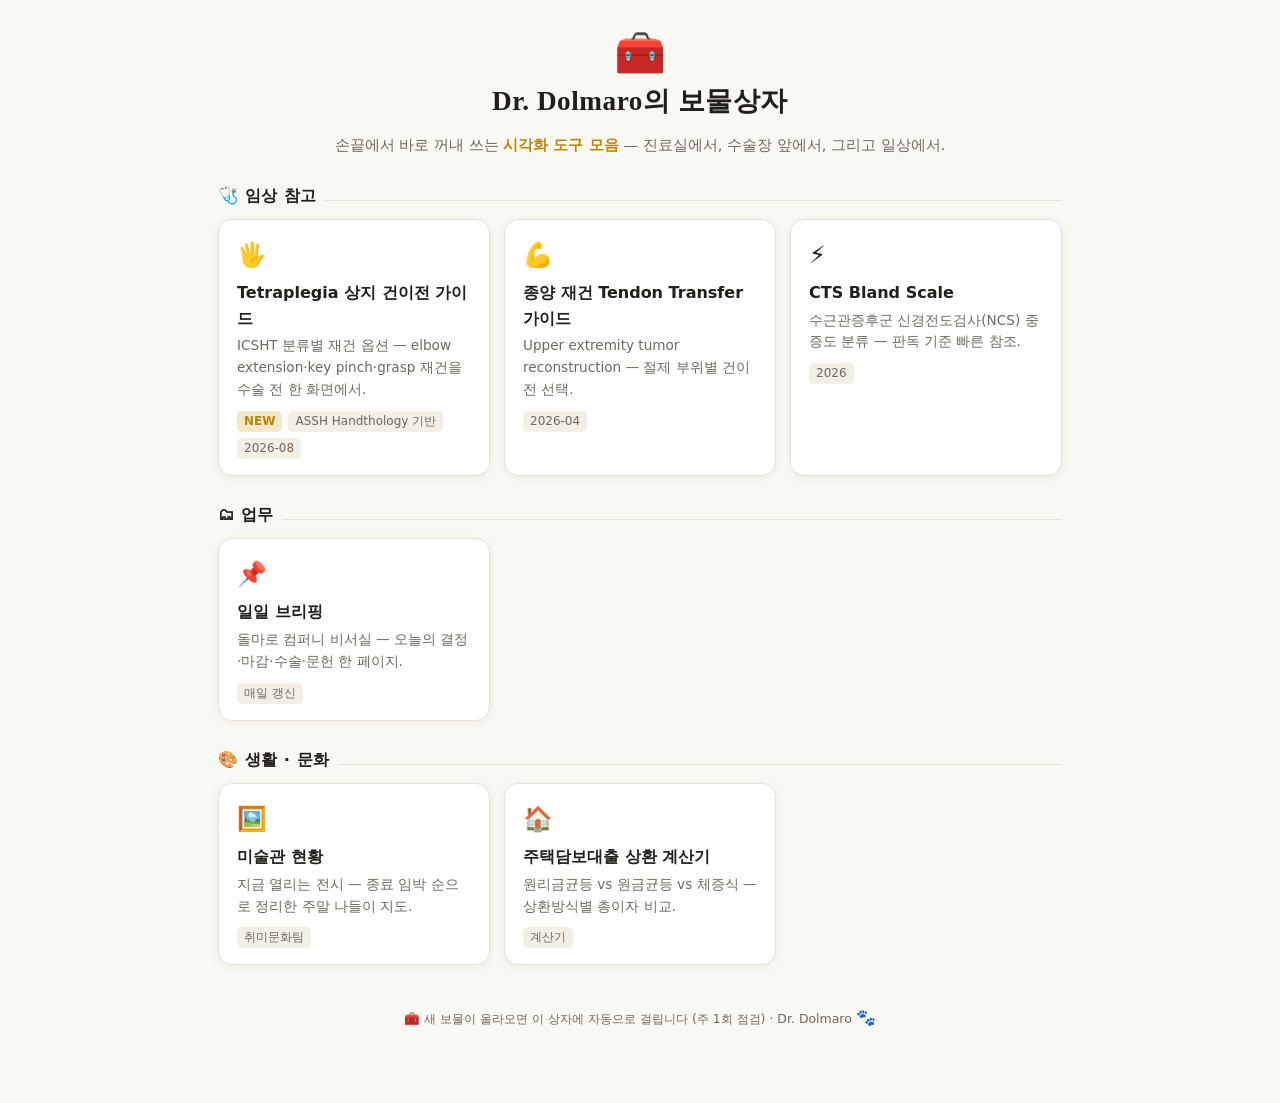
==== index.html @ 6dd0df94 "add Dr. Dolmaro treasure chest main page" ====
<!DOCTYPE html>
<html lang="ko">
<head>
<meta charset="UTF-8">
<meta name="viewport" content="width=device-width, initial-scale=1.0">
<meta name="robots" content="noindex">
<title>Dr. Dolmaro의 보물상자</title>
<style>
:root{
  --bg:#faf8f3;--card:#ffffff;--ink:#221f1a;--sub:#6f6a5e;--line:#e7e2d6;
  --gold:#b8860b;--gold-soft:#f4e8c9;--accent:#8a5a2b;--chip:#f3efe4;
  --shadow:0 2px 10px rgba(90,70,20,.07);
}
@media(prefers-color-scheme:dark){
  :root{--bg:#171511;--card:#211e18;--ink:#ece7db;--sub:#a49d8c;--line:#373227;
  --gold:#d9a83c;--gold-soft:#3a301a;--accent:#d9a86a;--chip:#2b2720;
  --shadow:0 2px 10px rgba(0,0,0,.35);}
}
*{box-sizing:border-box;margin:0;padding:0}
body{font-family:"Apple SD Gothic Neo","Pretendard",system-ui,sans-serif;background:var(--bg);color:var(--ink);line-height:1.6;padding:32px 18px 72px;max-width:880px;margin:0 auto}
header{text-align:center;margin-bottom:10px}
.chest{font-size:2.6rem;line-height:1}
h1{font-family:Georgia,"Times New Roman",serif;font-size:1.7rem;letter-spacing:.02em;margin:6px 0 2px}
.tagline{color:var(--sub);font-size:.92rem;margin-bottom:26px;text-align:center}
.tagline em{font-style:normal;color:var(--gold);font-weight:700}
.section{margin:26px 0 10px;display:flex;align-items:baseline;gap:8px}
.section h2{font-size:1.02rem;letter-spacing:.03em}
.section .rule{flex:1;height:1px;background:var(--line)}
.grid{display:grid;grid-template-columns:repeat(auto-fill,minmax(250px,1fr));gap:14px}
a.card{display:block;background:var(--card);border:1px solid var(--line);border-radius:14px;padding:16px 18px;text-decoration:none;color:var(--ink);box-shadow:var(--shadow);transition:transform .12s ease,border-color .12s ease}
a.card:hover{transform:translateY(-2px);border-color:var(--gold)}
.card .emoji{font-size:1.5rem}
.card h3{font-size:1rem;margin:6px 0 4px}
.card p{font-size:.85rem;color:var(--sub)}
.card .meta{margin-top:10px;font-size:.75rem;color:var(--sub);display:flex;gap:6px;flex-wrap:wrap}
.tag{background:var(--chip);border-radius:5px;padding:1px 7px;white-space:nowrap}
.tag.new{background:var(--gold-soft);color:var(--gold);font-weight:700}
footer{margin-top:40px;text-align:center;color:var(--sub);font-size:.78rem}
footer .paw{font-size:1rem}
</style>
</head>
<body>
<header>
  <div class="chest">🧰</div>
  <h1>Dr. Dolmaro의 보물상자</h1>
</header>
<p class="tagline">손끝에서 바로 꺼내 쓰는 <em>시각화 도구 모음</em> — 진료실에서, 수술장 앞에서, 그리고 일상에서.</p>

<div class="section"><h2>🩺 임상 참고</h2><div class="rule"></div></div>
<div class="grid">
  <a class="card" href="tetraplegia_tendon_reconstruction.html">
    <div class="emoji">🖐️</div>
    <h3>Tetraplegia 상지 건이전 가이드</h3>
    <p>ICSHT 분류별 재건 옵션 — elbow extension·key pinch·grasp 재건을 수술 전 한 화면에서.</p>
    <div class="meta"><span class="tag new">NEW</span><span class="tag">ASSH Handthology 기반</span><span class="tag">2026-08</span></div>
  </a>
  <a class="card" href="tendon_transfer_guide_standalone.html">
    <div class="emoji">💪</div>
    <h3>종양 재건 Tendon Transfer 가이드</h3>
    <p>Upper extremity tumor reconstruction — 절제 부위별 건이전 선택.</p>
    <div class="meta"><span class="tag">2026-04</span></div>
  </a>
  <a class="card" href="cts_bland_scale.html">
    <div class="emoji">⚡</div>
    <h3>CTS Bland Scale</h3>
    <p>수근관증후군 신경전도검사(NCS) 중증도 분류 — 판독 기준 빠른 참조.</p>
    <div class="meta"><span class="tag">2026</span></div>
  </a>
</div>

<div class="section"><h2>🗂 업무</h2><div class="rule"></div></div>
<div class="grid">
  <a class="card" href="briefing.html">
    <div class="emoji">📌</div>
    <h3>일일 브리핑</h3>
    <p>돌마로 컴퍼니 비서실 — 오늘의 결정·마감·수술·문헌 한 페이지.</p>
    <div class="meta"><span class="tag">매일 갱신</span></div>
  </a>
</div>

<div class="section"><h2>🎨 생활 · 문화</h2><div class="rule"></div></div>
<div class="grid">
  <a class="card" href="exhibitions.html">
    <div class="emoji">🖼️</div>
    <h3>미술관 현황</h3>
    <p>지금 열리는 전시 — 종료 임박 순으로 정리한 주말 나들이 지도.</p>
    <div class="meta"><span class="tag">취미문화팀</span></div>
  </a>
  <a class="card" href="mortgage_calculator.html">
    <div class="emoji">🏠</div>
    <h3>주택담보대출 상환 계산기</h3>
    <p>원리금균등 vs 원금균등 vs 체증식 — 상환방식별 총이자 비교.</p>
    <div class="meta"><span class="tag">계산기</span></div>
  </a>
</div>

<footer>🧰 새 보물이 올라오면 이 상자에 자동으로 걸립니다 (주 1회 점검) · Dr. Dolmaro <span class="paw">🐾</span></footer>
</body>
</html>
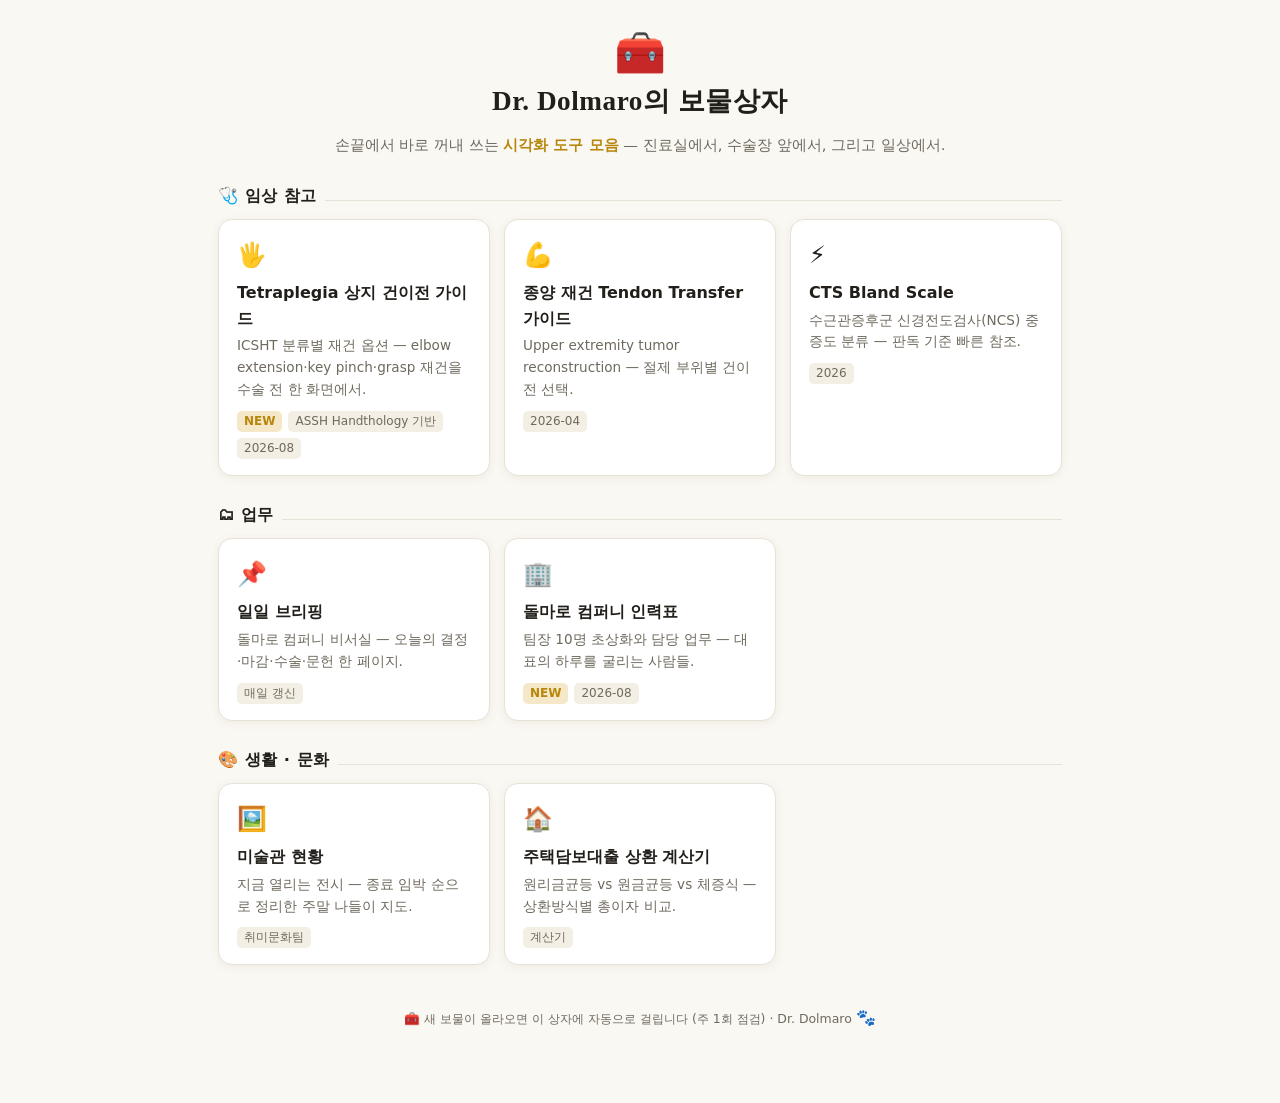
==== commit f483a7f3: "보물상자 메인에 인력표 카드 추가" ====
--- a/index.html
+++ b/index.html
@@ -76,6 +76,12 @@
     <p>돌마로 컴퍼니 비서실 — 오늘의 결정·마감·수술·문헌 한 페이지.</p>
     <div class="meta"><span class="tag">매일 갱신</span></div>
   </a>
+  <a class="card" href="staff.html">
+    <div class="emoji">🏢</div>
+    <h3>돌마로 컴퍼니 인력표</h3>
+    <p>팀장 10명 초상화와 담당 업무 — 대표의 하루를 굴리는 사람들.</p>
+    <div class="meta"><span class="tag new">NEW</span><span class="tag">2026-08</span></div>
+  </a>
 </div>
 
 <div class="section"><h2>🎨 생활 · 문화</h2><div class="rule"></div></div>
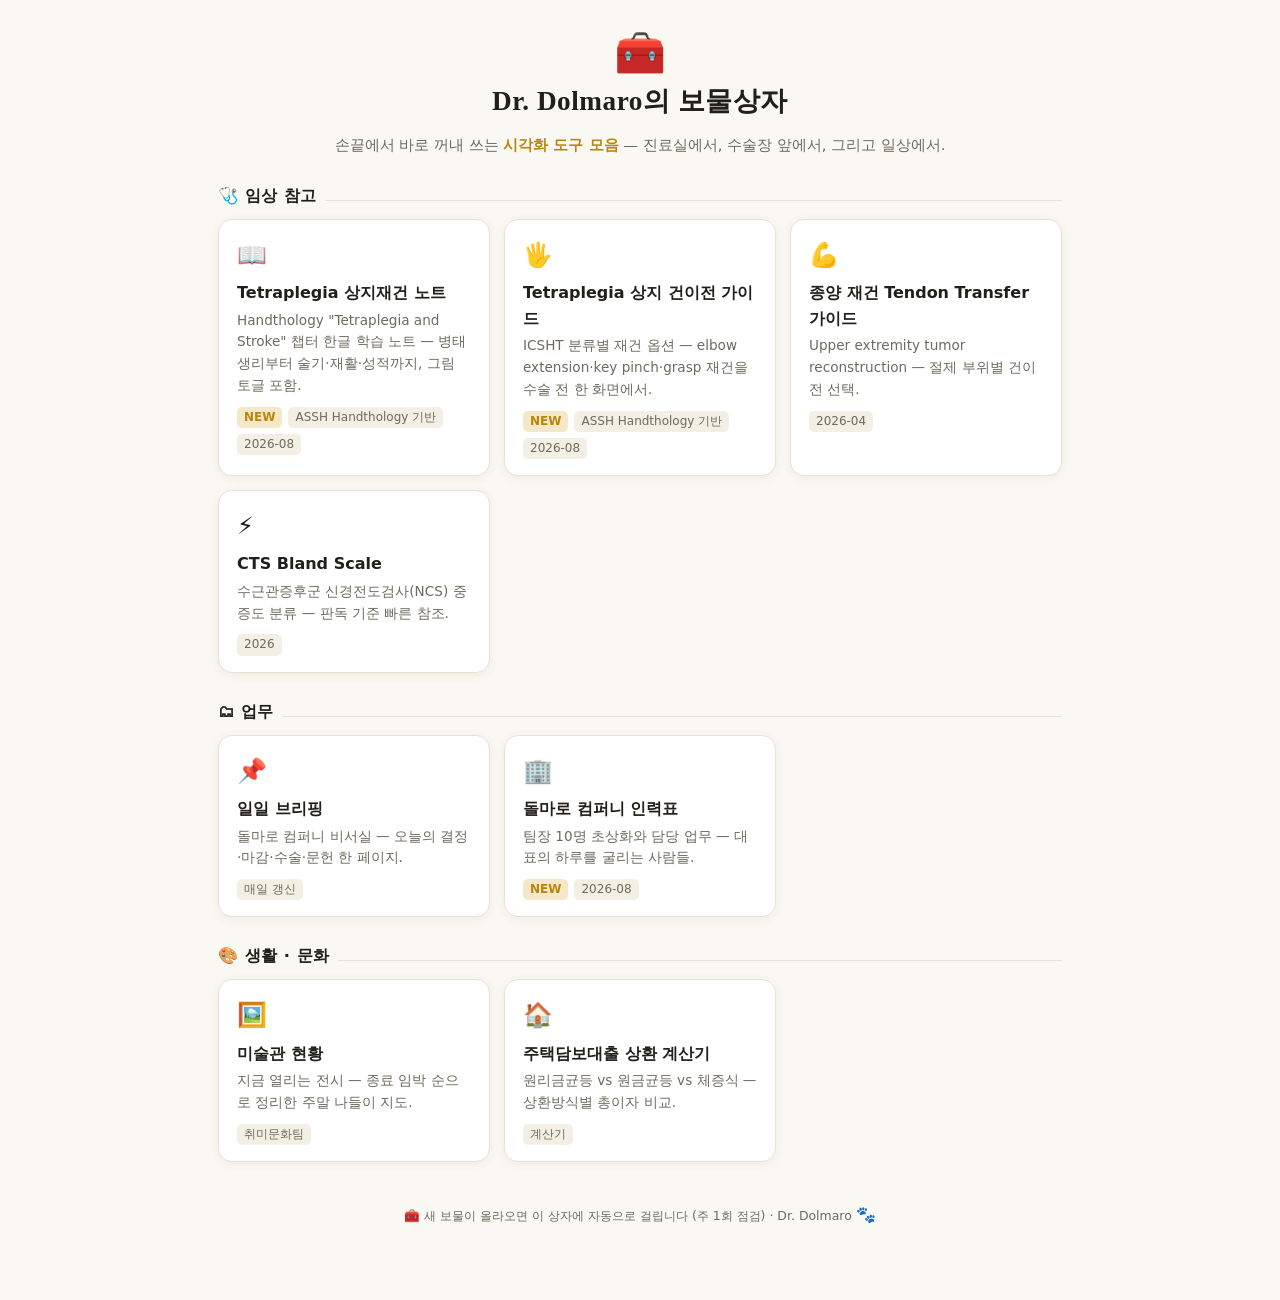
==== commit f0b31bdf: "보물상자 카드 추가: Tetraplegia 상지재건 노트" ====
--- a/index.html
+++ b/index.html
@@ -48,6 +48,12 @@
 
 <div class="section"><h2>🩺 임상 참고</h2><div class="rule"></div></div>
 <div class="grid">
+  <a class="card" href="tetraplegia_stroke_note.html">
+    <div class="emoji">📖</div>
+    <h3>Tetraplegia 상지재건 노트</h3>
+    <p>Handthology "Tetraplegia and Stroke" 챕터 한글 학습 노트 — 병태생리부터 술기·재활·성적까지, 그림 토글 포함.</p>
+    <div class="meta"><span class="tag new">NEW</span><span class="tag">ASSH Handthology 기반</span><span class="tag">2026-08</span></div>
+  </a>
   <a class="card" href="tetraplegia_tendon_reconstruction.html">
     <div class="emoji">🖐️</div>
     <h3>Tetraplegia 상지 건이전 가이드</h3>
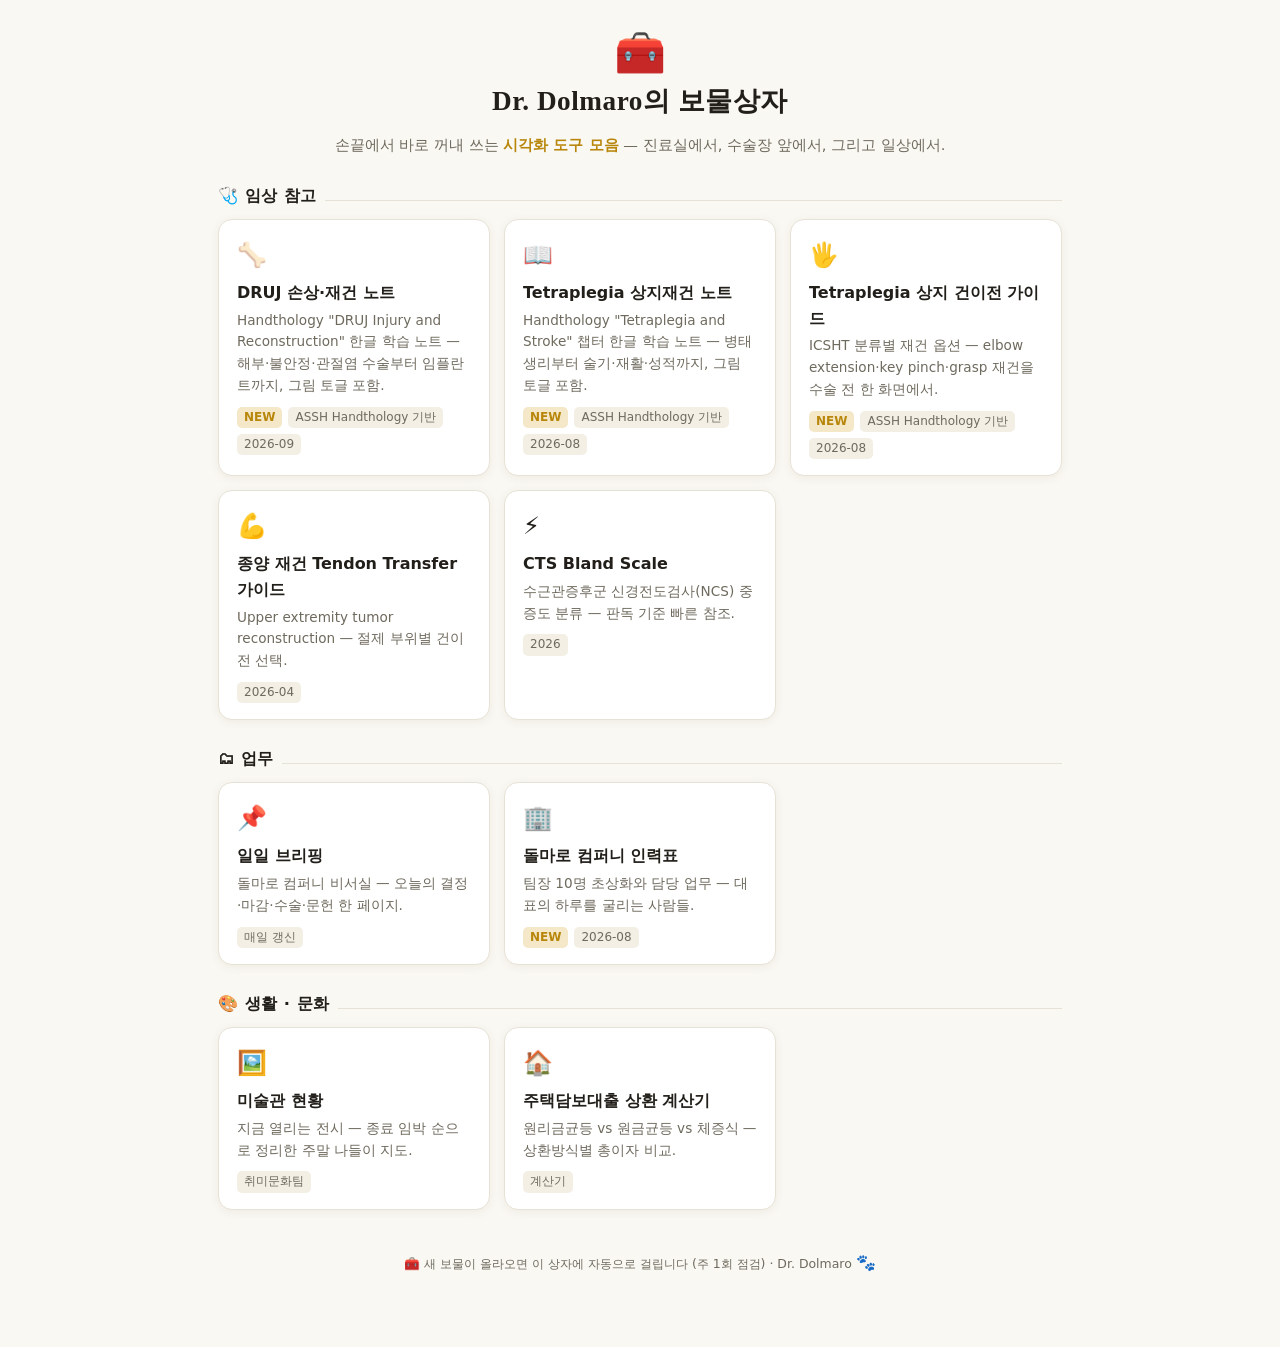
==== commit 91162697: "보물상자 카드 추가: DRUJ 손상·재건 노트" ====
--- a/index.html
+++ b/index.html
@@ -48,6 +48,12 @@
 
 <div class="section"><h2>🩺 임상 참고</h2><div class="rule"></div></div>
 <div class="grid">
+  <a class="card" href="druj_injury_reconstruction_note.html">
+    <div class="emoji">🦴</div>
+    <h3>DRUJ 손상·재건 노트</h3>
+    <p>Handthology "DRUJ Injury and Reconstruction" 한글 학습 노트 — 해부·불안정·관절염 수술부터 임플란트까지, 그림 토글 포함.</p>
+    <div class="meta"><span class="tag new">NEW</span><span class="tag">ASSH Handthology 기반</span><span class="tag">2026-09</span></div>
+  </a>
   <a class="card" href="tetraplegia_stroke_note.html">
     <div class="emoji">📖</div>
     <h3>Tetraplegia 상지재건 노트</h3>
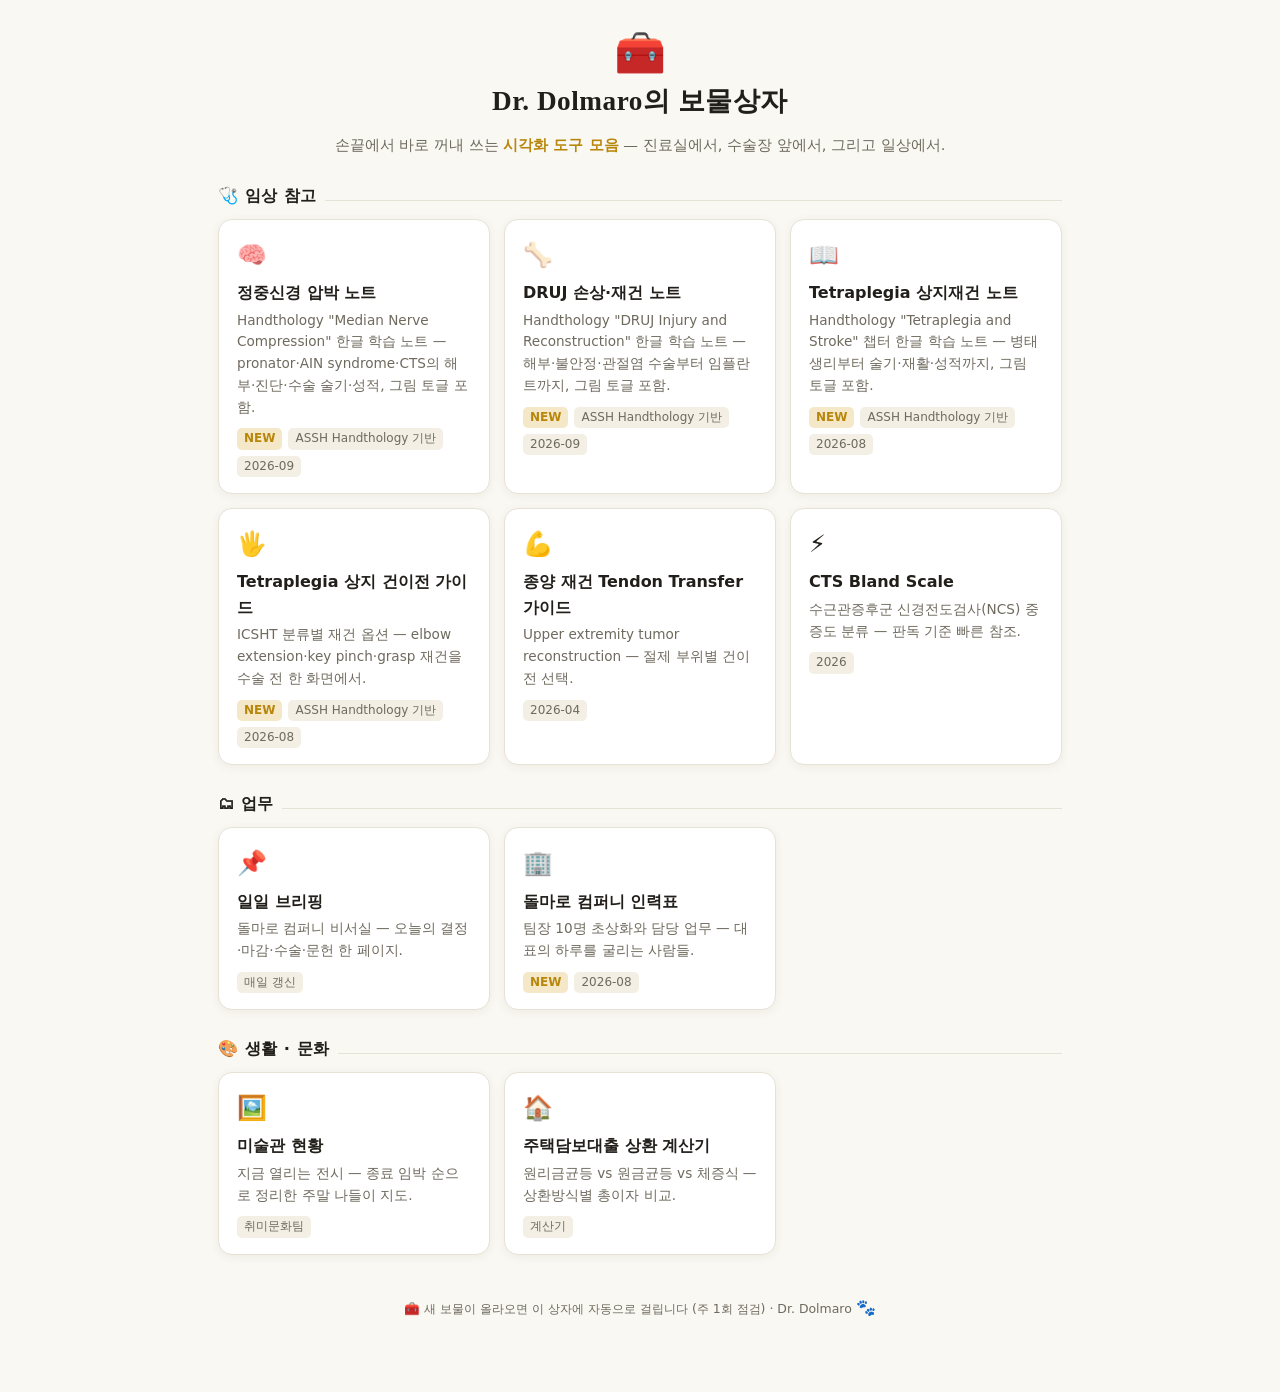
==== commit d98623a6: "Add median nerve compression note card" ====
--- a/index.html
+++ b/index.html
@@ -48,6 +48,12 @@
 
 <div class="section"><h2>🩺 임상 참고</h2><div class="rule"></div></div>
 <div class="grid">
+  <a class="card" href="median_nerve_compression_note.html">
+    <div class="emoji">🧠</div>
+    <h3>정중신경 압박 노트</h3>
+    <p>Handthology "Median Nerve Compression" 한글 학습 노트 — pronator·AIN syndrome·CTS의 해부·진단·수술 술기·성적, 그림 토글 포함.</p>
+    <div class="meta"><span class="tag new">NEW</span><span class="tag">ASSH Handthology 기반</span><span class="tag">2026-09</span></div>
+  </a>
   <a class="card" href="druj_injury_reconstruction_note.html">
     <div class="emoji">🦴</div>
     <h3>DRUJ 손상·재건 노트</h3>
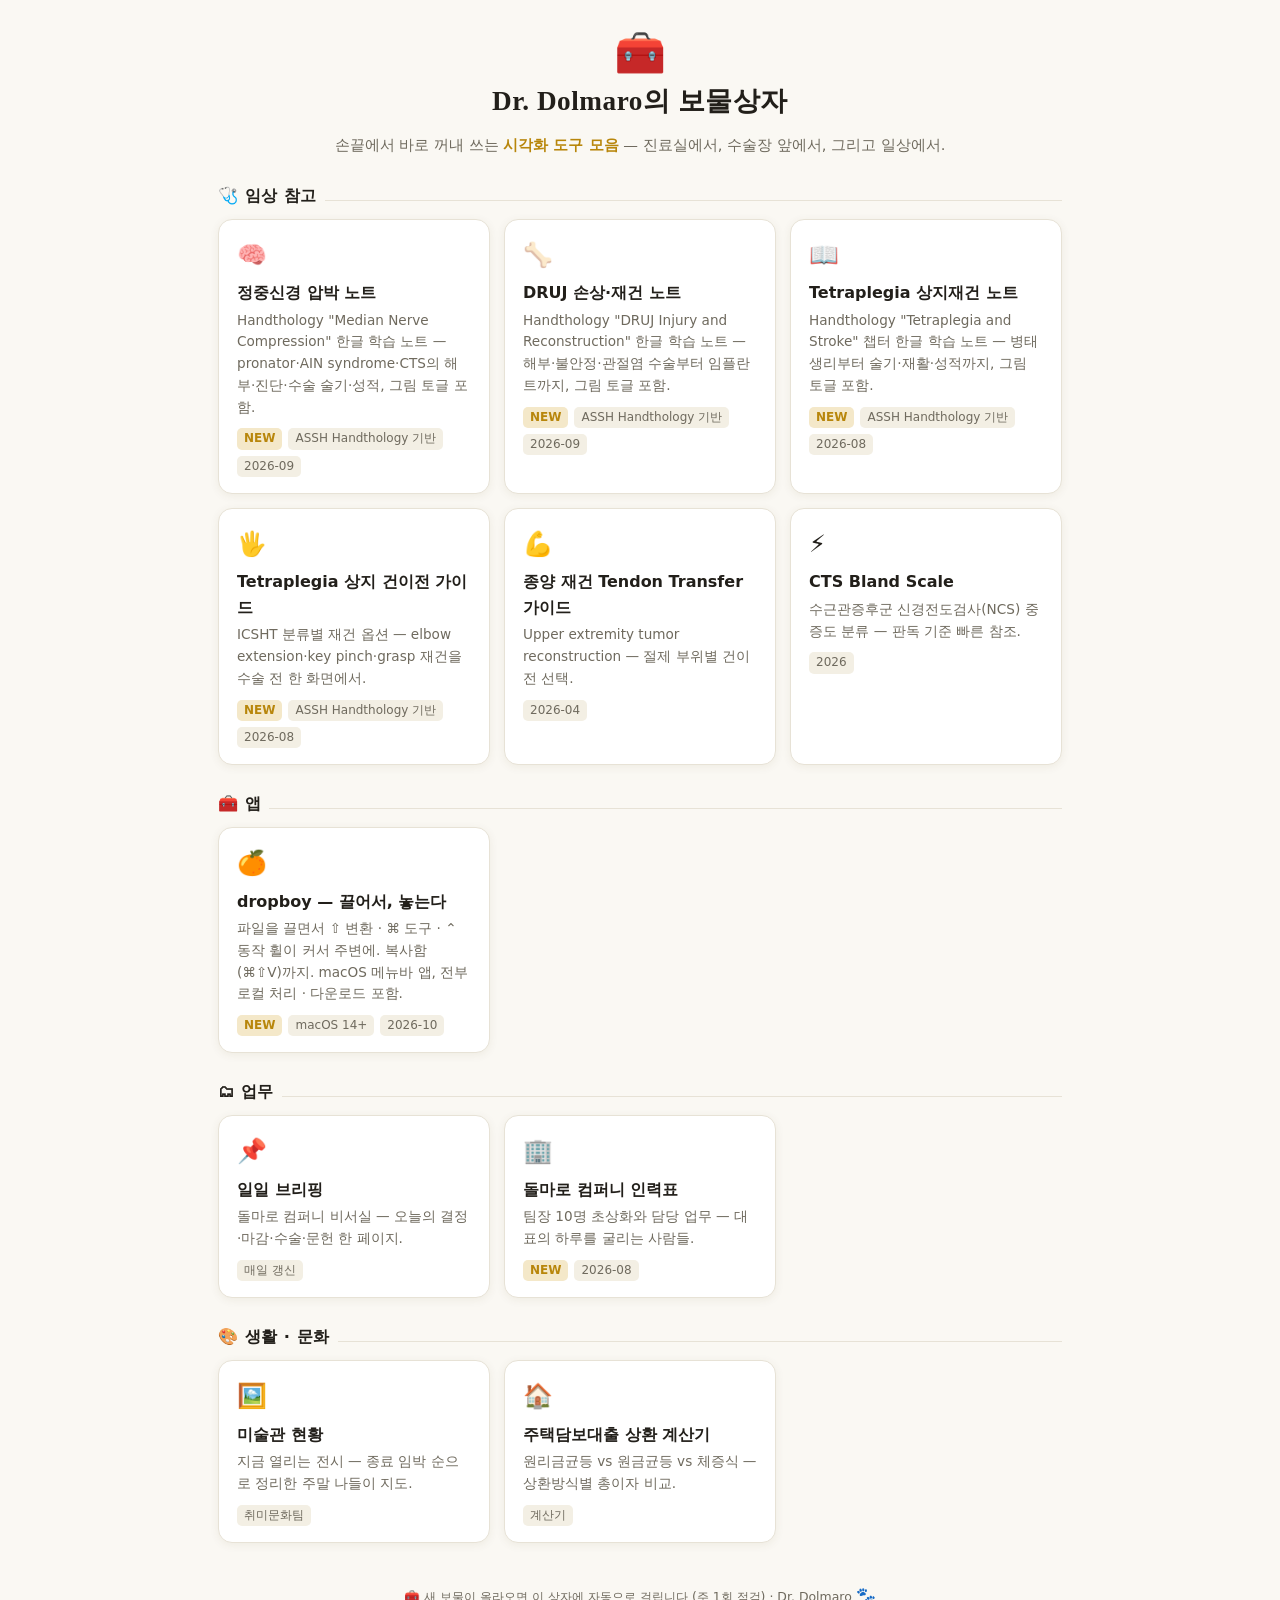
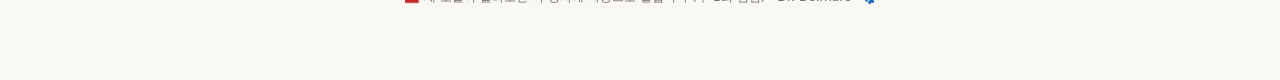
==== commit 6b558454: "update index.html" ====
--- a/index.html
+++ b/index.html
@@ -86,6 +86,16 @@
   </a>
 </div>
 
+<div class="section"><h2>🧰 앱</h2><div class="rule"></div></div>
+<div class="grid">
+  <a class="card" href="dropboy/">
+    <div class="emoji">🍊</div>
+    <h3>dropboy — 끌어서, 놓는다</h3>
+    <p>파일을 끌면서 ⇧ 변환 · ⌘ 도구 · ⌃ 동작 휠이 커서 주변에. 복사함(⌘⇧V)까지. macOS 메뉴바 앱, 전부 로컬 처리 · 다운로드 포함.</p>
+    <div class="meta"><span class="tag new">NEW</span><span class="tag">macOS 14+</span><span class="tag">2026-10</span></div>
+  </a>
+</div>
+
 <div class="section"><h2>🗂 업무</h2><div class="rule"></div></div>
 <div class="grid">
   <a class="card" href="briefing.html">
